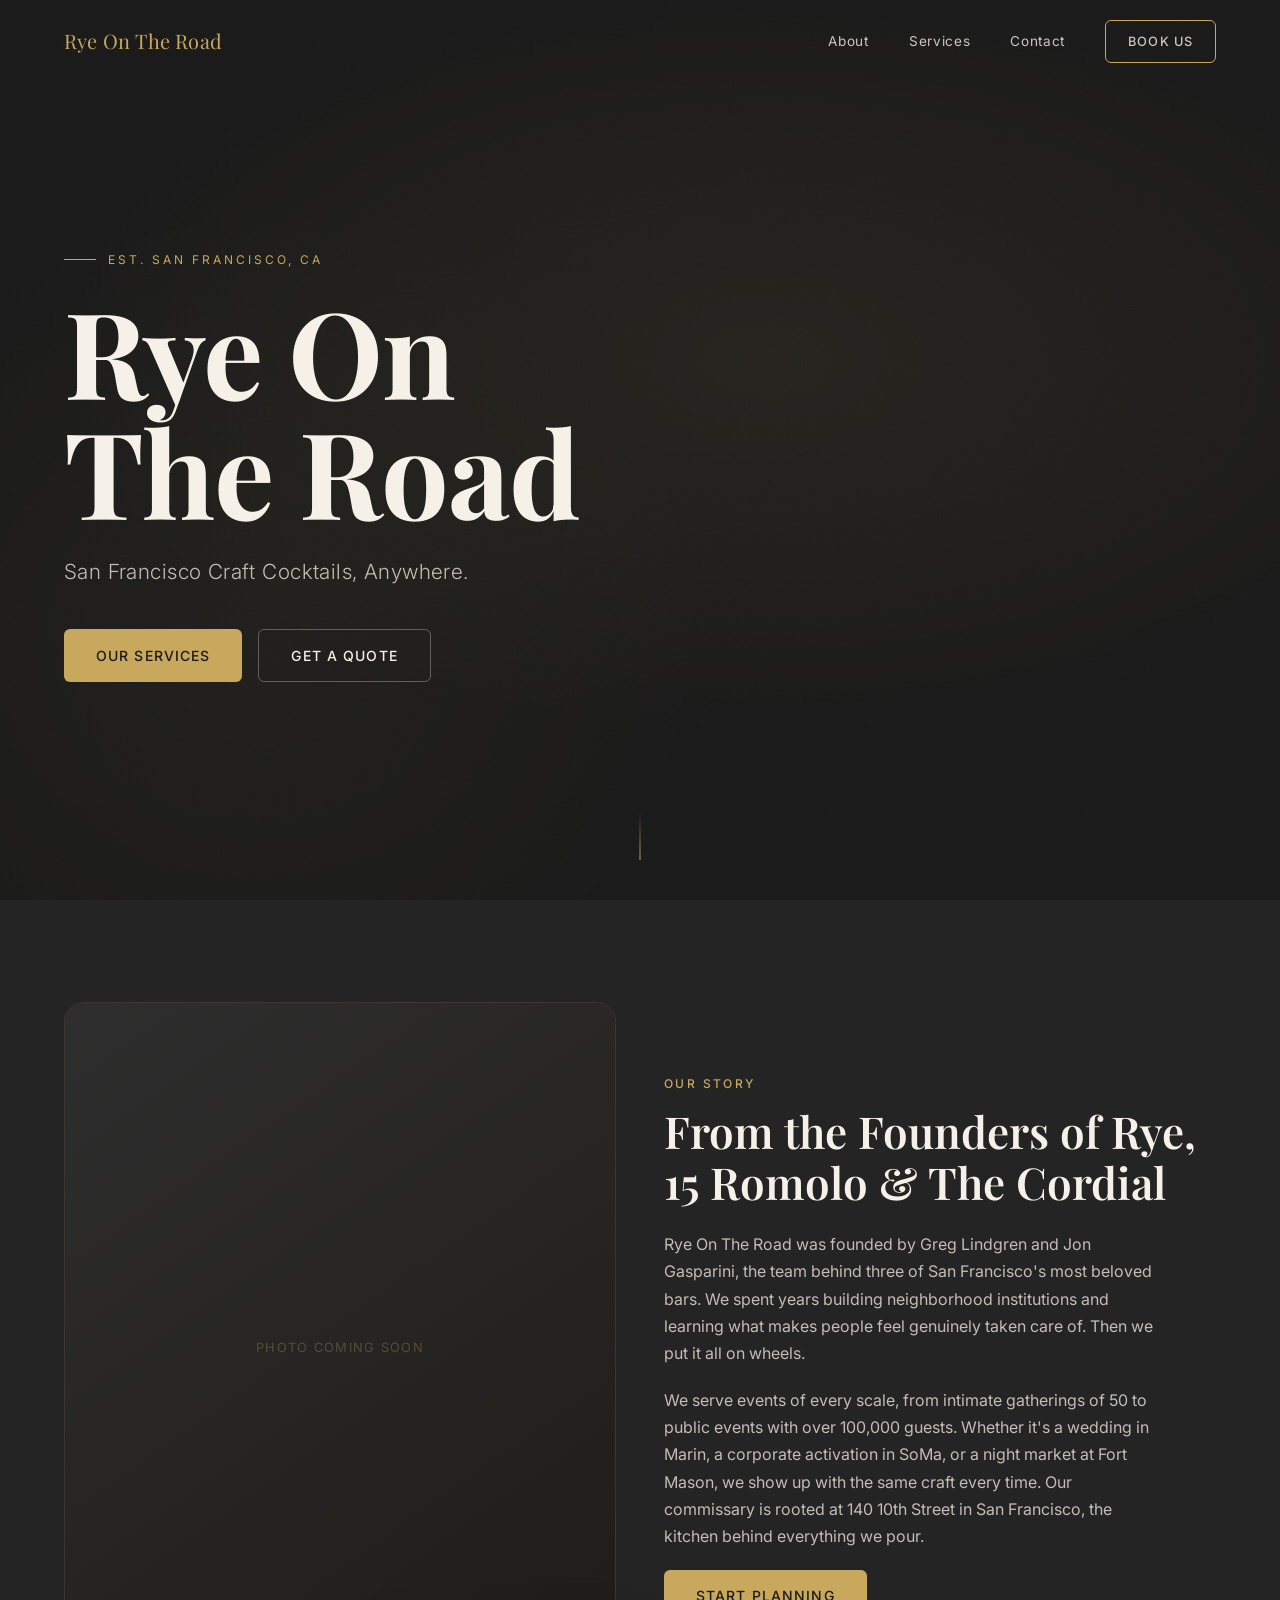
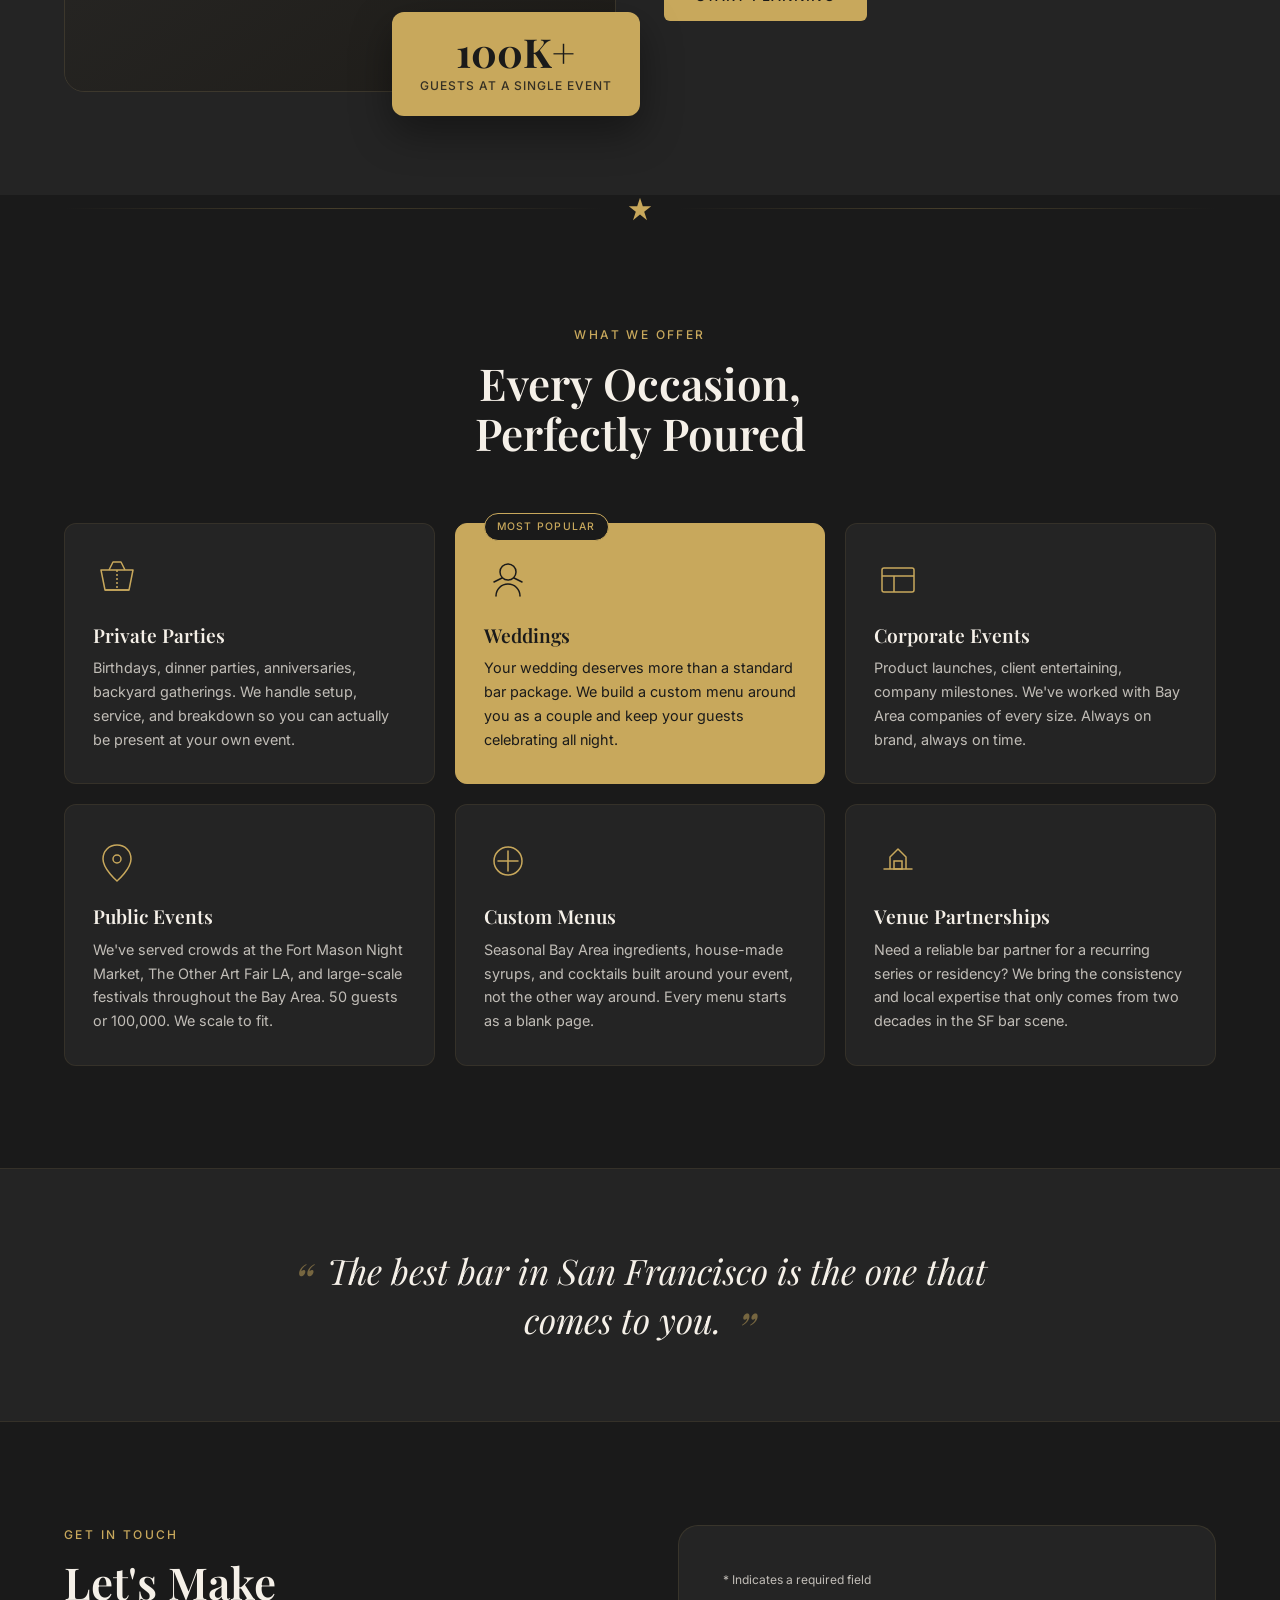
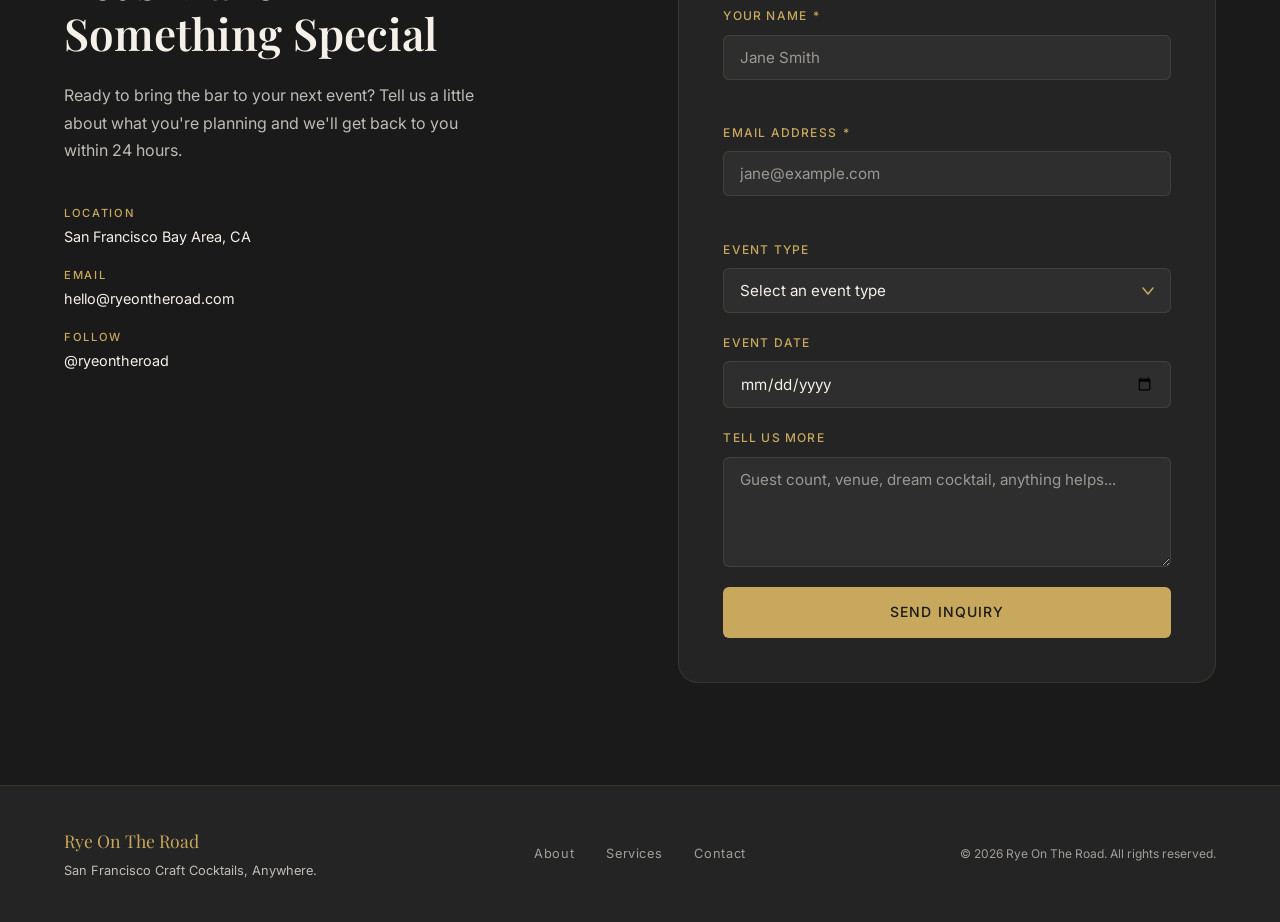
==== index.html @ 188cdade "Initial commit: Rye On The Road static site WCAG 2.1 AA accessible static website for Rye On The Roa" ====
<!DOCTYPE html>
<html lang="en">
<head>
  <meta charset="UTF-8" />
  <meta name="viewport" content="width=device-width, initial-scale=1.0" />
  <title>Rye On The Road | San Francisco Mobile Cocktail Bar</title>
  <meta name="description" content="Rye On The Road is a San Francisco mobile craft cocktail bar founded by Greg Lindgren and Jon Gasparini. We serve private events, weddings, corporate events, and public events from 50 to 100,000+ guests across the Bay Area." />
  <link rel="preconnect" href="https://fonts.googleapis.com" />
  <link rel="preconnect" href="https://fonts.gstatic.com" crossorigin />
  <link href="https://fonts.googleapis.com/css2?family=Playfair+Display:ital,wght@0,400;0,600;0,700;1,400&family=Inter:wght@300;400;500&display=swap" rel="stylesheet" />
  <link rel="stylesheet" href="styles.css" />
</head>
<body>

  <!-- SKIP LINK -->
  <a href="#main-content" class="skip-link">Skip to main content</a>

  <!-- HEADER / NAV -->
  <header>
    <nav class="nav" id="nav" aria-label="Main navigation">
      <div class="nav__inner container">
        <a href="#home" class="nav__logo">Rye On The Road</a>
        <button class="nav__toggle" aria-label="Toggle menu" aria-expanded="false" aria-controls="nav-links">
          <span></span><span></span><span></span>
        </button>
        <ul class="nav__links" id="nav-links">
          <li><a href="#about">About</a></li>
          <li><a href="#services">Services</a></li>
          <li><a href="#contact">Contact</a></li>
          <li><a href="#contact" class="btn btn--outline">Book Us</a></li>
        </ul>
      </div>
    </nav>
  </header>

  <!-- MAIN CONTENT -->
  <main id="main-content">

    <!-- HERO -->
    <section class="hero" id="home" aria-labelledby="hero-heading">
      <div class="hero__bg" aria-hidden="true"></div>
      <div class="hero__inner container">
        <p class="hero__eyebrow">Est. San Francisco, CA</p>
        <h1 class="hero__title" id="hero-heading">Rye On<br />The Road</h1>
        <p class="hero__tagline">San Francisco Craft Cocktails, Anywhere.</p>
        <div class="hero__actions">
          <a href="#services" class="btn btn--gold">Our Services</a>
          <a href="#contact" class="btn btn--ghost">Get a Quote</a>
        </div>
      </div>
      <div class="hero__scroll-hint" aria-hidden="true">
        <span></span>
      </div>
    </section>

    <!-- ABOUT -->
    <section class="about section" id="about" aria-labelledby="about-heading">
      <div class="container container--split">
        <div class="about__visual">
          <div class="about__img-frame">
            <!--
              When a real photo is added, replace this placeholder with:
              <img src="assets/images/photo.jpg" alt="Describe the image here" />
            -->
            <div class="img-placeholder" aria-hidden="true">
              <span>Photo Coming Soon</span>
            </div>
          </div>
          <div class="about__accent-card" aria-hidden="true">
            <p class="about__accent-stat">100K+</p>
            <p class="about__accent-label">Guests at a Single Event</p>
          </div>
        </div>
        <div class="about__content">
          <p class="section__eyebrow" aria-hidden="true">Our Story</p>
          <h2 class="section__title" id="about-heading">From the Founders of Rye,<br />15 Romolo &amp; The Cordial</h2>
          <p class="about__body">
            Rye On The Road was founded by Greg Lindgren and Jon Gasparini, the team behind three of San Francisco's most beloved bars. We spent years building neighborhood institutions and learning what makes people feel genuinely taken care of. Then we put it all on wheels.
          </p>
          <p class="about__body">
            We serve events of every scale, from intimate gatherings of 50 to public events with over 100,000 guests. Whether it's a wedding in Marin, a corporate activation in SoMa, or a night market at Fort Mason, we show up with the same craft every time. Our commissary is rooted at 140 10th Street in San Francisco, the kitchen behind everything we pour.
          </p>
          <a href="#contact" class="btn btn--gold">Start Planning</a>
        </div>
      </div>
    </section>

    <!-- DIVIDER -->
    <div class="divider" aria-hidden="true">
      <div class="divider__line"></div>
      <svg class="divider__icon" viewBox="0 0 40 40" fill="none" xmlns="http://www.w3.org/2000/svg" focusable="false">
        <path d="M20 4L24 16H36L26 24L30 36L20 28L10 36L14 24L4 16H16L20 4Z" fill="#C8A85C"/>
      </svg>
      <div class="divider__line"></div>
    </div>

    <!-- SERVICES -->
    <section class="services section" id="services" aria-labelledby="services-heading">
      <div class="container">
        <div class="section__header">
          <p class="section__eyebrow" aria-hidden="true">What We Offer</p>
          <h2 class="section__title" id="services-heading">Every Occasion,<br />Perfectly Poured</h2>
        </div>
        <div class="services__grid">

          <article class="service-card">
            <div class="service-card__icon" aria-hidden="true">
              <svg viewBox="0 0 48 48" fill="none" xmlns="http://www.w3.org/2000/svg" focusable="false"><path d="M8 14h32l-4 20H12L8 14z" stroke="#C8A85C" stroke-width="1.5" stroke-linejoin="round"/><path d="M16 14L20 6h8l4 8" stroke="#C8A85C" stroke-width="1.5" stroke-linejoin="round"/><path d="M12 34h24" stroke="#C8A85C" stroke-width="1.5"/><path d="M24 14v20" stroke="#C8A85C" stroke-width="1.5" stroke-dasharray="2 2"/></svg>
            </div>
            <h3 class="service-card__title">Private Parties</h3>
            <p class="service-card__desc">Birthdays, dinner parties, anniversaries, backyard gatherings. We handle setup, service, and breakdown so you can actually be present at your own event.</p>
          </article>

          <article class="service-card service-card--featured">
            <div class="service-card__badge" aria-label="Most popular service">Most Popular</div>
            <div class="service-card__icon" aria-hidden="true">
              <svg viewBox="0 0 48 48" fill="none" xmlns="http://www.w3.org/2000/svg" focusable="false"><circle cx="24" cy="16" r="8" stroke="#1A1A1A" stroke-width="1.5"/><path d="M12 40c0-6.627 5.373-12 12-12s12 5.373 12 12" stroke="#1A1A1A" stroke-width="1.5" stroke-linecap="round"/><path d="M30 22l8 4M18 22l-8 4" stroke="#1A1A1A" stroke-width="1.5" stroke-linecap="round"/></svg>
            </div>
            <h3 class="service-card__title">Weddings</h3>
            <p class="service-card__desc">Your wedding deserves more than a standard bar package. We build a custom menu around you as a couple and keep your guests celebrating all night.</p>
          </article>

          <article class="service-card">
            <div class="service-card__icon" aria-hidden="true">
              <svg viewBox="0 0 48 48" fill="none" xmlns="http://www.w3.org/2000/svg" focusable="false"><rect x="8" y="12" width="32" height="24" rx="2" stroke="#C8A85C" stroke-width="1.5"/><path d="M8 20h32" stroke="#C8A85C" stroke-width="1.5"/><path d="M20 20v16" stroke="#C8A85C" stroke-width="1.5"/></svg>
            </div>
            <h3 class="service-card__title">Corporate Events</h3>
            <p class="service-card__desc">Product launches, client entertaining, company milestones. We've worked with Bay Area companies of every size. Always on brand, always on time.</p>
          </article>

          <article class="service-card">
            <div class="service-card__icon" aria-hidden="true">
              <svg viewBox="0 0 48 48" fill="none" xmlns="http://www.w3.org/2000/svg" focusable="false"><path d="M24 8C16 8 10 14 10 22c0 10 14 22 14 22s14-12 14-22c0-8-6-14-14-14z" stroke="#C8A85C" stroke-width="1.5"/><circle cx="24" cy="22" r="4" stroke="#C8A85C" stroke-width="1.5"/></svg>
            </div>
            <h3 class="service-card__title">Public Events</h3>
            <p class="service-card__desc">We've served crowds at the Fort Mason Night Market, The Other Art Fair LA, and large-scale festivals throughout the Bay Area. 50 guests or 100,000. We scale to fit.</p>
          </article>

          <article class="service-card">
            <div class="service-card__icon" aria-hidden="true">
              <svg viewBox="0 0 48 48" fill="none" xmlns="http://www.w3.org/2000/svg" focusable="false"><path d="M14 24h20M24 14v20" stroke="#C8A85C" stroke-width="1.5" stroke-linecap="round"/><circle cx="24" cy="24" r="14" stroke="#C8A85C" stroke-width="1.5"/></svg>
            </div>
            <h3 class="service-card__title">Custom Menus</h3>
            <p class="service-card__desc">Seasonal Bay Area ingredients, house-made syrups, and cocktails built around your event, not the other way around. Every menu starts as a blank page.</p>
          </article>

          <article class="service-card">
            <div class="service-card__icon" aria-hidden="true">
              <svg viewBox="0 0 48 48" fill="none" xmlns="http://www.w3.org/2000/svg" focusable="false"><path d="M16 32V20l8-8 8 8v12" stroke="#C8A85C" stroke-width="1.5" stroke-linejoin="round"/><path d="M10 32h28" stroke="#C8A85C" stroke-width="1.5" stroke-linecap="round"/><rect x="20" y="24" width="8" height="8" stroke="#C8A85C" stroke-width="1.5"/></svg>
            </div>
            <h3 class="service-card__title">Venue Partnerships</h3>
            <p class="service-card__desc">Need a reliable bar partner for a recurring series or residency? We bring the consistency and local expertise that only comes from two decades in the SF bar scene.</p>
          </article>

        </div>
      </div>
    </section>

    <!-- QUOTE BANNER (decorative/promotional, no heading, so use div not section) -->
    <div class="quote-banner">
      <div class="container">
        <blockquote class="quote-banner__text">
          The best bar in San Francisco is the one that comes to you.
        </blockquote>
      </div>
    </div>

    <!-- CONTACT -->
    <section class="contact section" id="contact" aria-labelledby="contact-heading">
      <div class="container container--split contact__split">
        <div class="contact__info">
          <p class="section__eyebrow" aria-hidden="true">Get In Touch</p>
          <h2 class="section__title" id="contact-heading">Let's Make<br />Something Special</h2>
          <p class="contact__body">
            Ready to bring the bar to your next event? Tell us a little about what you're planning and we'll get back to you within 24 hours.
          </p>
          <ul class="contact__details">
            <li>
              <span class="contact__detail-label">Location</span>
              <span>San Francisco Bay Area, CA</span>
            </li>
            <li>
              <span class="contact__detail-label">Email</span>
              <span>hello@ryeontheroad.com</span>
            </li>
            <li>
              <span class="contact__detail-label">Follow</span>
              <span>@ryeontheroad</span>
            </li>
          </ul>
        </div>
        <div class="contact__form-wrap">
          <form class="contact__form" name="contact" method="POST" aria-label="Event inquiry form" novalidate>
            <p class="form-required-note"><span aria-hidden="true">*</span> Indicates a required field</p>

            <div class="form-row">
              <label class="form-label" for="name">
                Your Name <span class="required-mark" aria-hidden="true">*</span>
              </label>
              <input class="form-input" type="text" id="name" name="name"
                     placeholder="Jane Smith" required
                     autocomplete="name"
                     aria-required="true"
                     aria-describedby="name-error" />
              <span class="form-error" id="name-error" role="alert"></span>
            </div>

            <div class="form-row">
              <label class="form-label" for="email">
                Email Address <span class="required-mark" aria-hidden="true">*</span>
              </label>
              <input class="form-input" type="email" id="email" name="email"
                     placeholder="jane@example.com" required
                     autocomplete="email"
                     aria-required="true"
                     aria-describedby="email-error" />
              <span class="form-error" id="email-error" role="alert"></span>
            </div>

            <div class="form-row">
              <label class="form-label" for="event-type">Event Type</label>
              <select class="form-input form-select" id="event-type" name="event-type" autocomplete="off">
                <option value="">Select an event type</option>
                <option>Wedding</option>
                <option>Private Party</option>
                <option>Corporate Event</option>
                <option>Pop-Up / Market</option>
                <option>Other</option>
              </select>
            </div>

            <div class="form-row">
              <label class="form-label" for="date">Event Date</label>
              <input class="form-input" type="date" id="date" name="date" autocomplete="off" />
            </div>

            <div class="form-row">
              <label class="form-label" for="message">Tell Us More</label>
              <textarea class="form-input form-textarea" id="message" name="message"
                        placeholder="Guest count, venue, dream cocktail, anything helps..."
                        autocomplete="off"></textarea>
            </div>

            <!-- Live region for form-level status announcements -->
            <div id="form-status" class="sr-only" aria-live="assertive" aria-atomic="true"></div>

            <button type="submit" class="btn btn--gold btn--full">Send Inquiry</button>
          </form>
        </div>
      </div>
    </section>

  </main><!-- /main -->

  <!-- FOOTER -->
  <footer class="footer">
    <div class="container footer__inner">
      <div class="footer__brand">
        <p class="footer__logo">Rye On The Road</p>
        <p class="footer__tagline">San Francisco Craft Cocktails, Anywhere.</p>
      </div>
      <nav class="footer__nav" aria-label="Footer navigation">
        <a href="#about">About</a>
        <a href="#services">Services</a>
        <a href="#contact">Contact</a>
      </nav>
      <p class="footer__copy">&copy; 2026 Rye On The Road. All rights reserved.</p>
    </div>
  </footer>

  <script src="js/main.js"></script>
</body>
</html>
---- styles.css ----
/* ============================================================
   RYE ON THE ROAD — styles.css
   Brand: Gold #C8A85C | Dark #1A1A1A | Cream #F5F0E8
   ============================================================ */

/* ── CUSTOM PROPERTIES ── */
:root {
  --gold:       #C8A85C;
  --gold-light: #D9BC7A;
  --gold-dark:  #A8873A;
  --dark:       #1A1A1A;
  --dark-2:     #242424;
  --dark-3:     #2E2E2E;
  --cream:      #F5F0E8;
  --cream-dim:  #E8E0D0;
  --text-light: rgba(245, 240, 232, 0.75);

  --font-serif: 'Playfair Display', Georgia, serif;
  --font-sans:  'Inter', system-ui, -apple-system, sans-serif;

  --max-width:  1180px;
  --gap:        clamp(1.5rem, 4vw, 3rem);
  --section-py: clamp(4rem, 8vw, 7rem);

  --radius-sm:  6px;
  --radius-md:  12px;
  --radius-lg:  20px;

  --ease-out:   cubic-bezier(0.22, 1, 0.36, 1);
  --transition: 0.3s var(--ease-out);

  /* Focus ring — gold on dark, visible on all brand backgrounds */
  --focus-ring: 0 0 0 3px rgba(200, 168, 92, 0.6);
}

/* ── RESET ── */
*, *::before, *::after { box-sizing: border-box; margin: 0; padding: 0; }

html { scroll-behavior: smooth; font-size: 16px; }

body {
  font-family: var(--font-sans);
  background-color: var(--dark);
  color: var(--cream);
  line-height: 1.7;
  -webkit-font-smoothing: antialiased;
  overflow-x: hidden;
}

img { display: block; max-width: 100%; }
a { color: inherit; text-decoration: none; }
ul { list-style: none; }
button { cursor: pointer; border: none; background: none; font: inherit; }

/* ── SCREEN READER ONLY ── */
.sr-only {
  position: absolute;
  width: 1px;
  height: 1px;
  padding: 0;
  margin: -1px;
  overflow: hidden;
  clip: rect(0, 0, 0, 0);
  white-space: nowrap;
  border-width: 0;
}

/* ── SKIP LINK ── */
.skip-link {
  position: absolute;
  top: -100%;
  left: 1rem;
  z-index: 200;
  background: var(--gold);
  color: var(--dark);
  font-family: var(--font-sans);
  font-size: 0.875rem;
  font-weight: 600;
  padding: 0.6rem 1.25rem;
  border-radius: 0 0 var(--radius-sm) var(--radius-sm);
  text-decoration: none;
  transition: top 0.15s;
}
.skip-link:focus {
  top: 0;
  outline: 2px solid var(--dark);
  outline-offset: 2px;
}

/* ── FOCUS INDICATORS ──
   Visible for keyboard users on all interactive elements.
   Suppressed for mouse users via :focus-visible. */
:focus-visible {
  outline: 2px solid var(--gold);
  outline-offset: 3px;
  border-radius: 2px;
}

/* Buttons get a stronger ring */
.btn:focus-visible {
  outline: 2px solid var(--gold);
  outline-offset: 3px;
  box-shadow: var(--focus-ring);
}

/* Nav links */
.nav__links a:focus-visible {
  outline: 2px solid var(--gold);
  outline-offset: 4px;
  border-radius: 2px;
}

/* Form inputs: custom focus style, also works in forced-colors */
.form-input:focus-visible {
  outline: 2px solid var(--gold);
  outline-offset: 0;
  border-color: var(--gold);
  box-shadow: var(--focus-ring);
}

/* ── TYPOGRAPHY ── */
h1, h2, h3 {
  font-family: var(--font-serif);
  line-height: 1.15;
  font-weight: 600;
}

/* ── LAYOUT UTILITIES ── */
.container {
  width: 90%;
  max-width: var(--max-width);
  margin-inline: auto;
}

.container--split {
  display: grid;
  grid-template-columns: 1fr 1fr;
  gap: var(--gap);
  align-items: center;
}

.section {
  padding-block: var(--section-py);
}

/* ── BUTTONS ── */
.btn {
  display: inline-flex;
  align-items: center;
  justify-content: center;
  gap: 0.5rem;
  font-family: var(--font-sans);
  font-size: 0.875rem;
  font-weight: 500;
  letter-spacing: 0.08em;
  text-transform: uppercase;
  padding: 0.85rem 2rem;
  border-radius: var(--radius-sm);
  transition: var(--transition);
  white-space: nowrap;
}

.btn--gold {
  background-color: var(--gold);
  color: var(--dark);
}
.btn--gold:hover {
  background-color: var(--gold-light);
  transform: translateY(-2px);
  box-shadow: 0 8px 24px rgba(200, 168, 92, 0.25);
}

.btn--ghost {
  background: transparent;
  color: var(--cream);
  border: 1px solid rgba(245, 240, 232, 0.3);
}
.btn--ghost:hover {
  border-color: var(--gold);
  color: var(--gold);
}

.btn--outline {
  background: transparent;
  color: var(--gold);
  border: 1px solid var(--gold);
  padding: 0.6rem 1.4rem;
  font-size: 0.8rem;
}
.btn--outline:hover {
  background-color: var(--gold);
  color: var(--dark);
}

.btn--full { width: 100%; }

/* ── SECTION HEADERS ── */
.section__eyebrow {
  font-family: var(--font-sans);
  font-size: 0.75rem;
  font-weight: 500;
  letter-spacing: 0.2em;
  text-transform: uppercase;
  color: var(--gold);
  margin-bottom: 0.75rem;
}

.section__title {
  font-size: clamp(2rem, 4vw, 2.75rem);
  color: var(--cream);
  margin-bottom: 1.5rem;
}

.section__header {
  text-align: center;
  margin-bottom: clamp(2.5rem, 5vw, 4rem);
}

/* ── NAV ── */
.nav {
  position: fixed;
  top: 0;
  left: 0;
  right: 0;
  z-index: 100;
  padding-block: 1.25rem;
  transition: background var(--transition), padding var(--transition),
              box-shadow var(--transition);
}

.nav.scrolled {
  background: rgba(26, 26, 26, 0.96);
  padding-block: 0.85rem;
  box-shadow: 0 1px 0 rgba(200, 168, 92, 0.15);
  backdrop-filter: blur(10px);
}

.nav__inner {
  display: flex;
  align-items: center;
  justify-content: space-between;
}

.nav__logo {
  font-family: var(--font-serif);
  font-size: 1.25rem;
  color: var(--gold);
  letter-spacing: 0.01em;
  transition: opacity var(--transition);
}
.nav__logo:hover { opacity: 0.8; }

.nav__links {
  display: flex;
  align-items: center;
  gap: 2.5rem;
  font-size: 0.85rem;
  font-weight: 400;
  letter-spacing: 0.05em;
}

.nav__links a {
  color: rgba(245, 240, 232, 0.8);
  transition: color var(--transition);
  position: relative;
}

.nav__links a:not(.btn)::after {
  content: '';
  position: absolute;
  bottom: -3px;
  left: 0;
  width: 0;
  height: 1px;
  background: var(--gold);
  transition: width var(--transition);
}
.nav__links a:not(.btn):hover { color: var(--cream); }
.nav__links a:not(.btn):hover::after { width: 100%; }

.nav__toggle {
  display: none;
  flex-direction: column;
  gap: 5px;
  padding: 8px;   /* larger tap target: 40×40px minimum */
  min-width: 40px;
  min-height: 40px;
  align-items: center;
  justify-content: center;
}
.nav__toggle span {
  display: block;
  width: 24px;
  height: 1.5px;
  background: var(--cream);
  transition: var(--transition);
}

/* ── HERO ── */
.hero {
  position: relative;
  min-height: 100svh;
  display: flex;
  align-items: center;
  overflow: hidden;
}

.hero__bg {
  position: absolute;
  inset: 0;
  background:
    radial-gradient(ellipse 80% 60% at 60% 40%, rgba(200, 168, 92, 0.07) 0%, transparent 70%),
    radial-gradient(ellipse 60% 80% at 20% 70%, rgba(200, 168, 92, 0.04) 0%, transparent 60%),
    var(--dark);
}

/* Subtle grain texture via SVG filter */
.hero__bg::after {
  content: '';
  position: absolute;
  inset: 0;
  background-image: url("data:image/svg+xml,%3Csvg viewBox='0 0 256 256' xmlns='http://www.w3.org/2000/svg'%3E%3Cfilter id='noise'%3E%3CfeTurbulence type='fractalNoise' baseFrequency='0.9' numOctaves='4' stitchTiles='stitch'/%3E%3C/filter%3E%3Crect width='100%25' height='100%25' filter='url(%23noise)' opacity='0.035'/%3E%3C/svg%3E");
  background-size: 256px;
  opacity: 0.4;
  pointer-events: none;
}

.hero__inner {
  position: relative;
  z-index: 1;
  padding-top: 6rem;
  padding-bottom: 4rem;
}

.hero__eyebrow {
  font-size: 0.75rem;
  font-weight: 400;
  letter-spacing: 0.25em;
  text-transform: uppercase;
  color: var(--gold);
  margin-bottom: 1.25rem;
  display: flex;
  align-items: center;
  gap: 0.75rem;
}
.hero__eyebrow::before {
  content: '';
  display: inline-block;
  width: 32px;
  height: 1px;
  background: var(--gold);
  flex-shrink: 0;
}

.hero__title {
  font-size: clamp(3.5rem, 10vw, 7.5rem);
  font-weight: 700;
  line-height: 1.0;
  color: var(--cream);
  margin-bottom: 1.5rem;
  letter-spacing: -0.01em;
}

.hero__title em {
  font-style: italic;
  color: var(--gold);
}

.hero__tagline {
  font-size: clamp(1rem, 2.5vw, 1.3rem);
  font-weight: 300;
  color: var(--text-light);
  margin-bottom: 2.5rem;
  letter-spacing: 0.02em;
}

.hero__actions {
  display: flex;
  gap: 1rem;
  flex-wrap: wrap;
}

.hero__scroll-hint {
  position: absolute;
  bottom: 2.5rem;
  left: 50%;
  transform: translateX(-50%);
  display: flex;
  flex-direction: column;
  align-items: center;
  z-index: 1;
}

.hero__scroll-hint span {
  display: block;
  width: 1px;
  height: 48px;
  background: linear-gradient(to bottom, transparent, var(--gold));
  animation: scroll-hint 2s ease-in-out infinite;
}

@keyframes scroll-hint {
  0%, 100% { opacity: 0; transform: scaleY(0); transform-origin: top; }
  40%, 60% { opacity: 1; transform: scaleY(1); transform-origin: top; }
}

/* ── ABOUT ── */
.about {
  background: var(--dark-2);
}

.about__visual {
  position: relative;
}

.about__img-frame {
  border-radius: var(--radius-lg);
  overflow: hidden;
  aspect-ratio: 4 / 5;
  border: 1px solid rgba(200, 168, 92, 0.15);
}

.img-placeholder {
  width: 100%;
  height: 100%;
  background: linear-gradient(145deg, var(--dark-3) 0%, #1e1c18 100%);
  display: flex;
  align-items: center;
  justify-content: center;
  color: rgba(200, 168, 92, 0.3);
  font-size: 0.8rem;
  letter-spacing: 0.1em;
  text-transform: uppercase;
}

.about__accent-card {
  position: absolute;
  bottom: -1.5rem;
  right: -1.5rem;
  background: var(--gold);
  color: var(--dark);
  padding: 1.25rem 1.75rem;
  border-radius: var(--radius-md);
  text-align: center;
  box-shadow: 0 16px 40px rgba(0,0,0,0.4);
}

.about__accent-stat {
  font-family: var(--font-serif);
  font-size: 2.5rem;
  font-weight: 700;
  line-height: 1;
  /* Fully opaque dark on gold: contrast 7.5:1 ✓ */
  color: var(--dark);
}

.about__accent-label {
  font-size: 0.75rem;
  font-weight: 500;
  letter-spacing: 0.08em;
  text-transform: uppercase;
  margin-top: 0.25rem;
  /* Use explicit dark color instead of opacity to maintain contrast on gold ✓ */
  color: rgba(26, 26, 26, 0.85);
}

.about__body {
  color: var(--text-light);
  margin-bottom: 1.25rem;
  max-width: 50ch;
}

/* ── DIVIDER ── */
.divider {
  display: flex;
  align-items: center;
  gap: 1.5rem;
  padding-inline: 5%;
}

.divider__line {
  flex: 1;
  height: 1px;
  background: linear-gradient(to right, transparent, rgba(200, 168, 92, 0.25), transparent);
}

.divider__icon {
  width: 28px;
  height: 28px;
  flex-shrink: 0;
}

/* ── SERVICES ── */
.services {
  background: var(--dark);
}

.services__grid {
  display: grid;
  grid-template-columns: repeat(3, 1fr);
  gap: 1.25rem;
}

.service-card {
  position: relative;
  background: var(--dark-2);
  border: 1px solid rgba(200, 168, 92, 0.1);
  border-radius: var(--radius-md);
  padding: 2rem 1.75rem;
  transition: var(--transition);
}

.service-card:hover {
  border-color: rgba(200, 168, 92, 0.35);
  transform: translateY(-4px);
  box-shadow: 0 16px 40px rgba(0,0,0,0.3);
}

.service-card--featured {
  background: var(--gold);
  border-color: var(--gold);
  color: var(--dark);
}

.service-card--featured:hover {
  border-color: var(--gold-light);
  box-shadow: 0 16px 40px rgba(200, 168, 92, 0.3);
}

.service-card__badge {
  position: absolute;
  top: -0.65rem;
  left: 1.75rem;
  background: var(--dark);
  color: var(--gold);
  font-size: 0.65rem;
  font-weight: 500;
  letter-spacing: 0.12em;
  text-transform: uppercase;
  padding: 0.25rem 0.75rem;
  border-radius: 99px;
  border: 1px solid var(--gold);
}

.service-card__icon {
  width: 48px;
  height: 48px;
  margin-bottom: 1.25rem;
}

.service-card__title {
  font-size: 1.2rem;
  margin-bottom: 0.65rem;
  color: inherit;
}

.service-card--featured .service-card__title { color: var(--dark); }

.service-card__desc {
  font-size: 0.9rem;
  line-height: 1.65;
  color: var(--text-light);
}

/* Use fully opaque dark on gold for sufficient contrast: 7.5:1 ✓ */
.service-card--featured .service-card__desc {
  color: var(--dark);
}

/* ── QUOTE BANNER ── */
.quote-banner {
  background: var(--dark-2);
  padding-block: clamp(3rem, 6vw, 5rem);
  border-top: 1px solid rgba(200, 168, 92, 0.1);
  border-bottom: 1px solid rgba(200, 168, 92, 0.1);
}

.quote-banner__text {
  font-family: var(--font-serif);
  font-size: clamp(1.4rem, 3.5vw, 2.2rem);
  font-style: italic;
  font-weight: 400;
  text-align: center;
  color: var(--cream);
  max-width: 36ch;
  margin-inline: auto;
  line-height: 1.4;
  position: relative;
}

.quote-banner__text::before,
.quote-banner__text::after {
  color: var(--gold);
  opacity: 0.5;
  font-size: 1.4em;
  line-height: 0;
  vertical-align: -0.3em;
}
.quote-banner__text::before { content: '\201C'; margin-right: 0.1em; }
.quote-banner__text::after  { content: '\201D'; margin-left: 0.1em;  }

/* ── CONTACT ── */
.contact {
  background: var(--dark);
}

.contact__split {
  align-items: start;
  gap: clamp(3rem, 6vw, 6rem);
}

.contact__body {
  color: var(--text-light);
  margin-bottom: 2.5rem;
  max-width: 42ch;
}

.contact__details {
  display: flex;
  flex-direction: column;
  gap: 1rem;
}

.contact__details li {
  display: flex;
  flex-direction: column;
  gap: 0.15rem;
  font-size: 0.9rem;
}

.contact__detail-label {
  font-size: 0.7rem;
  font-weight: 500;
  letter-spacing: 0.15em;
  text-transform: uppercase;
  color: var(--gold);
}

/* Form */
.contact__form-wrap {
  background: var(--dark-2);
  border: 1px solid rgba(200, 168, 92, 0.12);
  border-radius: var(--radius-lg);
  padding: clamp(1.75rem, 4vw, 2.75rem);
}

.contact__form {
  display: flex;
  flex-direction: column;
  gap: 1.25rem;
}

.form-required-note {
  font-size: 0.75rem;
  color: var(--text-light);
  margin-bottom: -0.25rem;
}

.form-row {
  display: flex;
  flex-direction: column;
  gap: 0.5rem;
}

.form-label {
  font-size: 0.75rem;
  font-weight: 500;
  letter-spacing: 0.1em;
  text-transform: uppercase;
  color: var(--gold);
}

.required-mark {
  color: var(--gold);
  margin-left: 0.15em;
}

.form-input {
  background: var(--dark-3);
  border: 1px solid rgba(200, 168, 92, 0.15);
  border-radius: var(--radius-sm);
  color: var(--cream);
  font-family: var(--font-sans);
  font-size: 0.95rem;
  padding: 0.75rem 1rem;
  transition: border-color var(--transition), box-shadow var(--transition);
  /* Do not suppress outline globally — handled by :focus-visible above */
  width: 100%;
}

/* Increased placeholder opacity for sufficient contrast (~4.5:1) ✓ */
.form-input::placeholder { color: rgba(245, 240, 232, 0.55); }

/* Fallback :focus style for browsers that don't support :focus-visible */
.form-input:focus {
  border-color: var(--gold);
  box-shadow: var(--focus-ring);
  outline: none; /* overridden by :focus-visible above for keyboard users */
}

.form-input[aria-invalid="true"] {
  border-color: #e07070;
  box-shadow: 0 0 0 3px rgba(224, 112, 112, 0.2);
}

.form-error {
  display: block;
  font-size: 0.8rem;
  color: #e89090;
  min-height: 1.2em; /* prevent layout shift when errors appear */
}

.form-select {
  appearance: none;
  -webkit-appearance: none;
  background-image: url("data:image/svg+xml,%3Csvg width='12' height='8' viewBox='0 0 12 8' fill='none' xmlns='http://www.w3.org/2000/svg'%3E%3Cpath d='M1 1L6 7L11 1' stroke='%23C8A85C' stroke-width='1.5' stroke-linecap='round' stroke-linejoin='round'/%3E%3C/svg%3E");
  background-repeat: no-repeat;
  background-position: right 1rem center;
  padding-right: 2.5rem;
  cursor: pointer;
}

.form-select option {
  background: var(--dark-3);
  color: var(--cream);
}

.form-textarea {
  resize: vertical;
  min-height: 110px;
}

/* ── FOOTER ── */
.footer {
  background: var(--dark-2);
  border-top: 1px solid rgba(200, 168, 92, 0.12);
  padding-block: 2.5rem;
}

.footer__inner {
  display: grid;
  grid-template-columns: 1fr auto 1fr;
  align-items: center;
  gap: 1.5rem;
}

.footer__logo {
  font-family: var(--font-serif);
  font-size: 1.1rem;
  color: var(--gold);
  margin-bottom: 0.25rem;
}

.footer__tagline {
  font-size: 0.8rem;
  color: var(--text-light);
}

.footer__nav {
  display: flex;
  gap: 2rem;
  font-size: 0.8rem;
  letter-spacing: 0.05em;
  color: rgba(245, 240, 232, 0.6);
}

.footer__nav a:hover { color: var(--gold); }

/* Increased from 0.35 to pass 4.5:1 contrast on #242424 ✓ */
.footer__copy {
  font-size: 0.75rem;
  color: rgba(245, 240, 232, 0.6);
  text-align: right;
}

/* ── SCROLL ANIMATIONS ── */
.fade-up {
  opacity: 0;
  transform: translateY(24px);
  transition: opacity 0.6s var(--ease-out), transform 0.6s var(--ease-out);
}
.fade-up.visible {
  opacity: 1;
  transform: none;
}

/* ── REDUCED MOTION ──
   Disable all animations and transitions for users who prefer it. */
@media (prefers-reduced-motion: reduce) {
  *, *::before, *::after {
    animation-duration: 0.01ms !important;
    animation-iteration-count: 1 !important;
    transition-duration: 0.01ms !important;
    scroll-behavior: auto !important;
  }

  html { scroll-behavior: auto; }

  /* Ensure animated elements are in their final visible state */
  .fade-up {
    opacity: 1;
    transform: none;
  }
}

/* ── FORCED COLORS (high-contrast mode) ──
   Restore meaningful borders on form inputs so they remain visible. */
@media (forced-colors: active) {
  .form-input {
    border: 2px solid ButtonText;
    forced-color-adjust: none;
    background: Field;
    color: FieldText;
  }

  .form-input:focus-visible {
    outline: 3px solid Highlight;
    outline-offset: 2px;
    box-shadow: none;
  }

  .btn--gold {
    border: 2px solid ButtonText;
    forced-color-adjust: none;
  }

  .skip-link:focus {
    forced-color-adjust: none;
    background: Highlight;
    color: HighlightText;
    outline: 3px solid ButtonText;
  }
}

/* ── RESPONSIVE ── */
@media (max-width: 900px) {
  .services__grid {
    grid-template-columns: repeat(2, 1fr);
  }

  .container--split {
    grid-template-columns: 1fr;
  }

  .about__visual {
    max-width: 420px;
    margin-inline: auto;
    padding-bottom: 2rem;
  }

  .about__accent-card {
    right: 1rem;
  }

  .footer__inner {
    grid-template-columns: 1fr;
    text-align: center;
  }

  .footer__nav {
    justify-content: center;
  }

  .footer__copy {
    text-align: center;
  }

  .contact__split {
    gap: 3rem;
  }
}

@media (max-width: 640px) {
  .services__grid {
    grid-template-columns: 1fr;
  }

  .nav__links {
    display: none;
    position: absolute;
    top: 100%;
    left: 0;
    right: 0;
    background: rgba(26, 26, 26, 0.98);
    flex-direction: column;
    align-items: flex-start;
    gap: 0;
    padding: 1rem 0;
    border-top: 1px solid rgba(200, 168, 92, 0.15);
    backdrop-filter: blur(10px);
  }

  .nav__links.open {
    display: flex;
  }

  .nav__links li {
    width: 100%;
  }

  .nav__links a {
    display: block;
    padding: 0.85rem 1.5rem;
    font-size: 0.95rem;
  }

  .nav__links a.btn {
    margin: 0.5rem 1.5rem;
    width: calc(100% - 3rem);
    text-align: center;
  }

  .nav__links a:not(.btn)::after { display: none; }

  .nav__toggle {
    display: flex;
  }

  .nav__toggle[aria-expanded="true"] span:nth-child(1) {
    transform: translateY(6.5px) rotate(45deg);
  }
  .nav__toggle[aria-expanded="true"] span:nth-child(2) {
    opacity: 0;
  }
  .nav__toggle[aria-expanded="true"] span:nth-child(3) {
    transform: translateY(-6.5px) rotate(-45deg);
  }

  .hero__title {
    font-size: clamp(3rem, 16vw, 4.5rem);
  }

  .hero__actions {
    flex-direction: column;
  }

  .hero__actions .btn {
    width: 100%;
    text-align: center;
  }
}
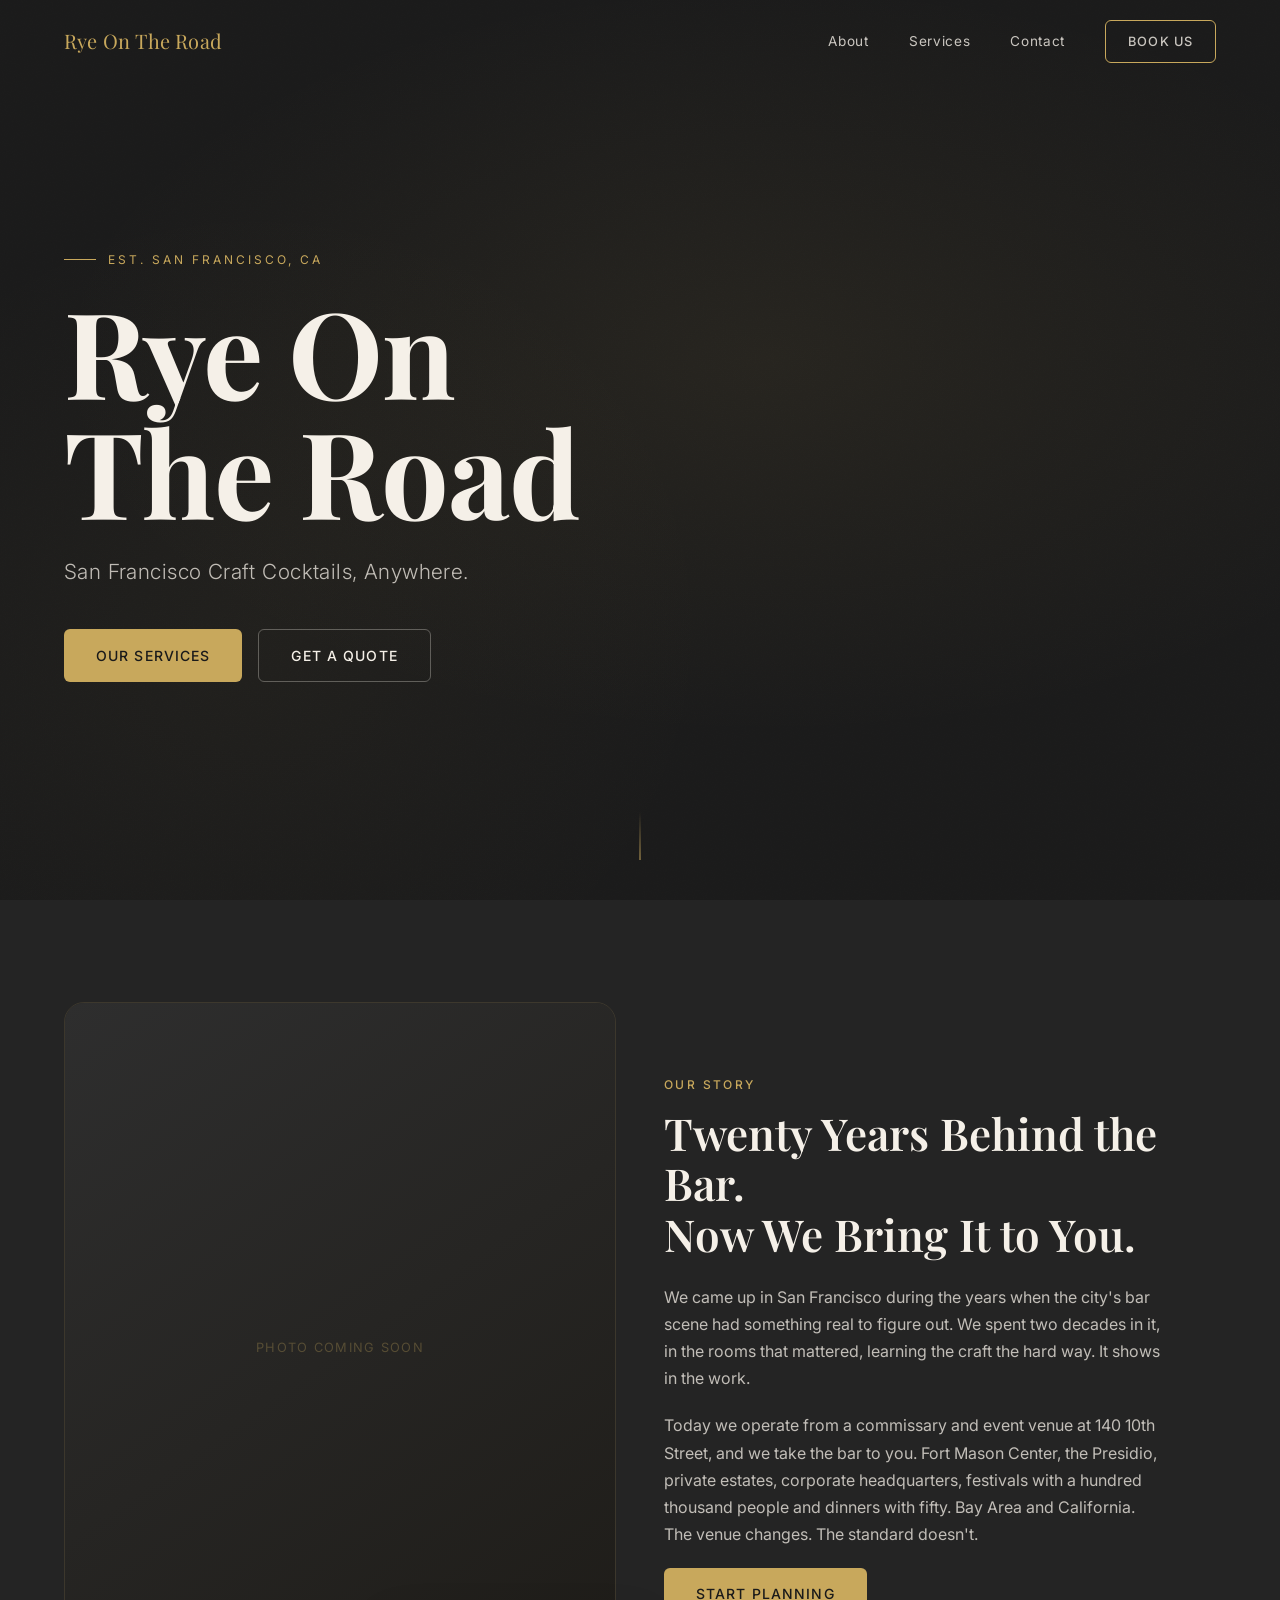
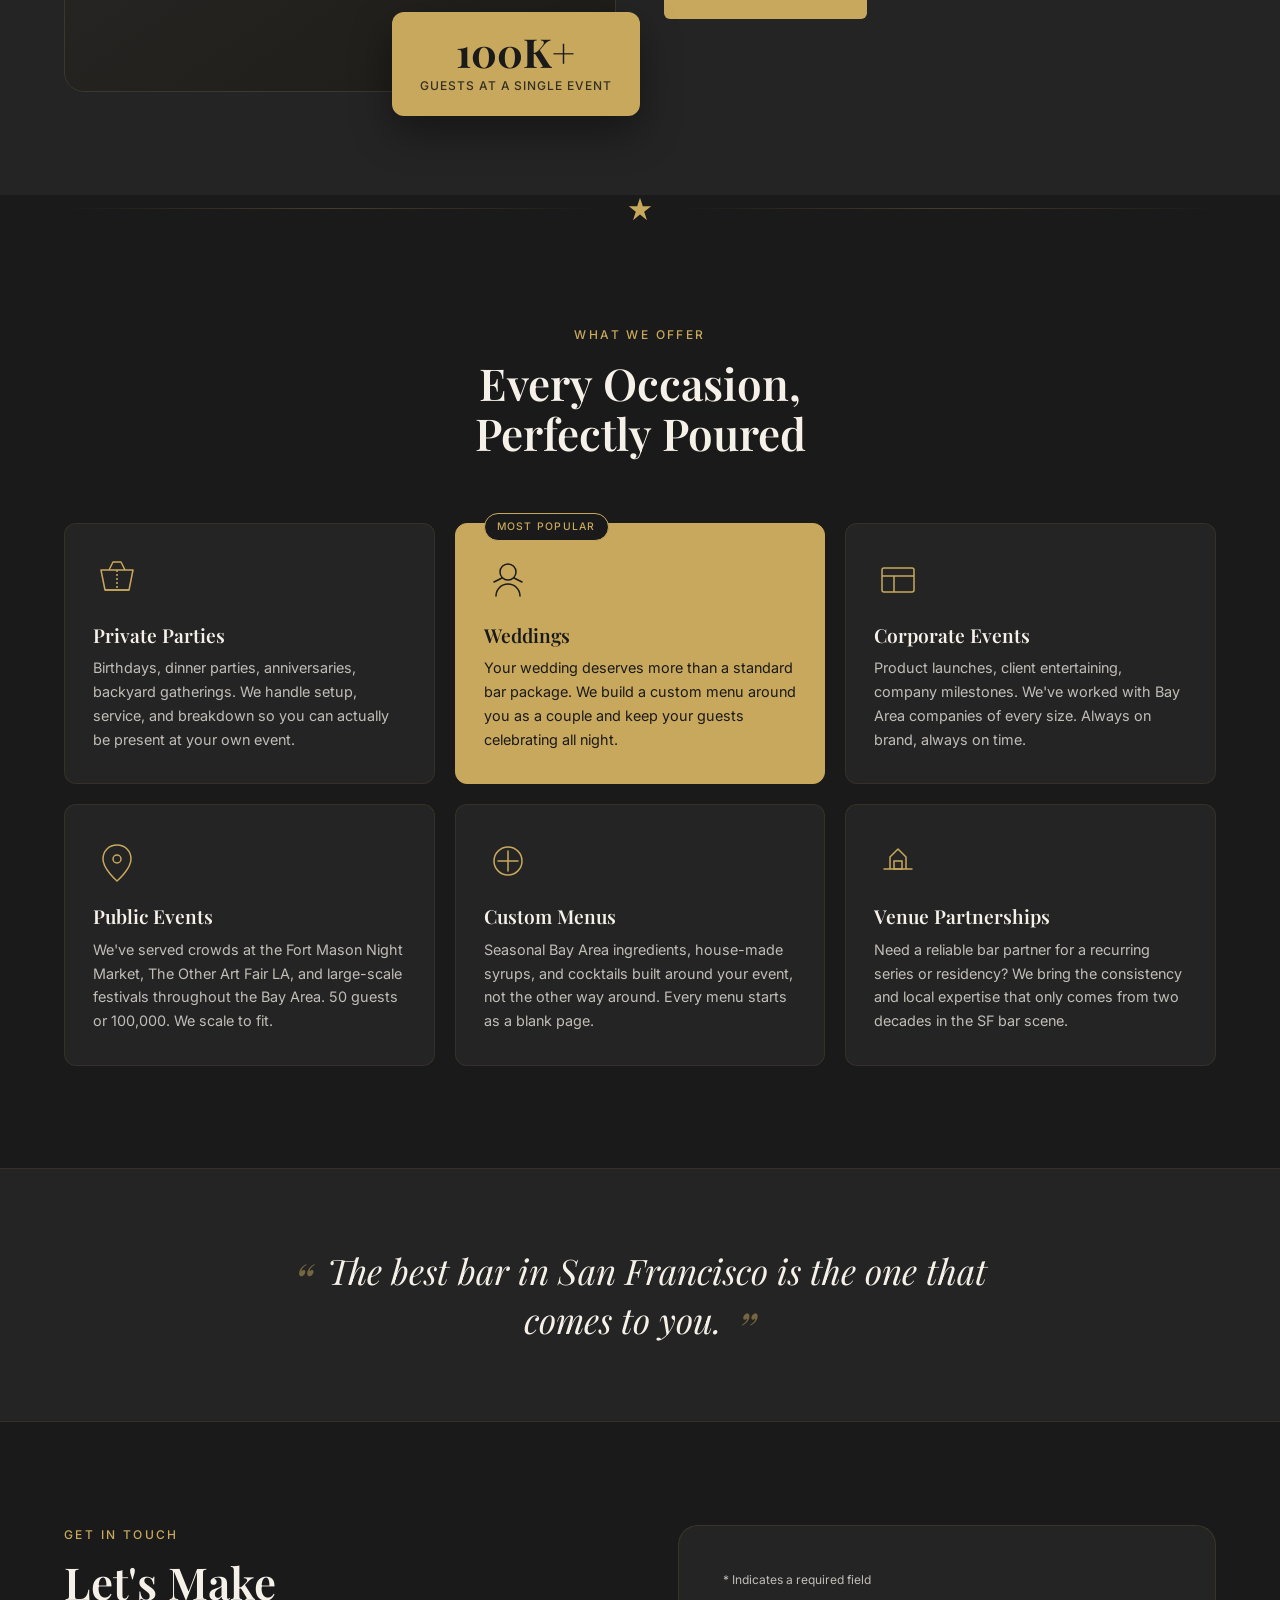
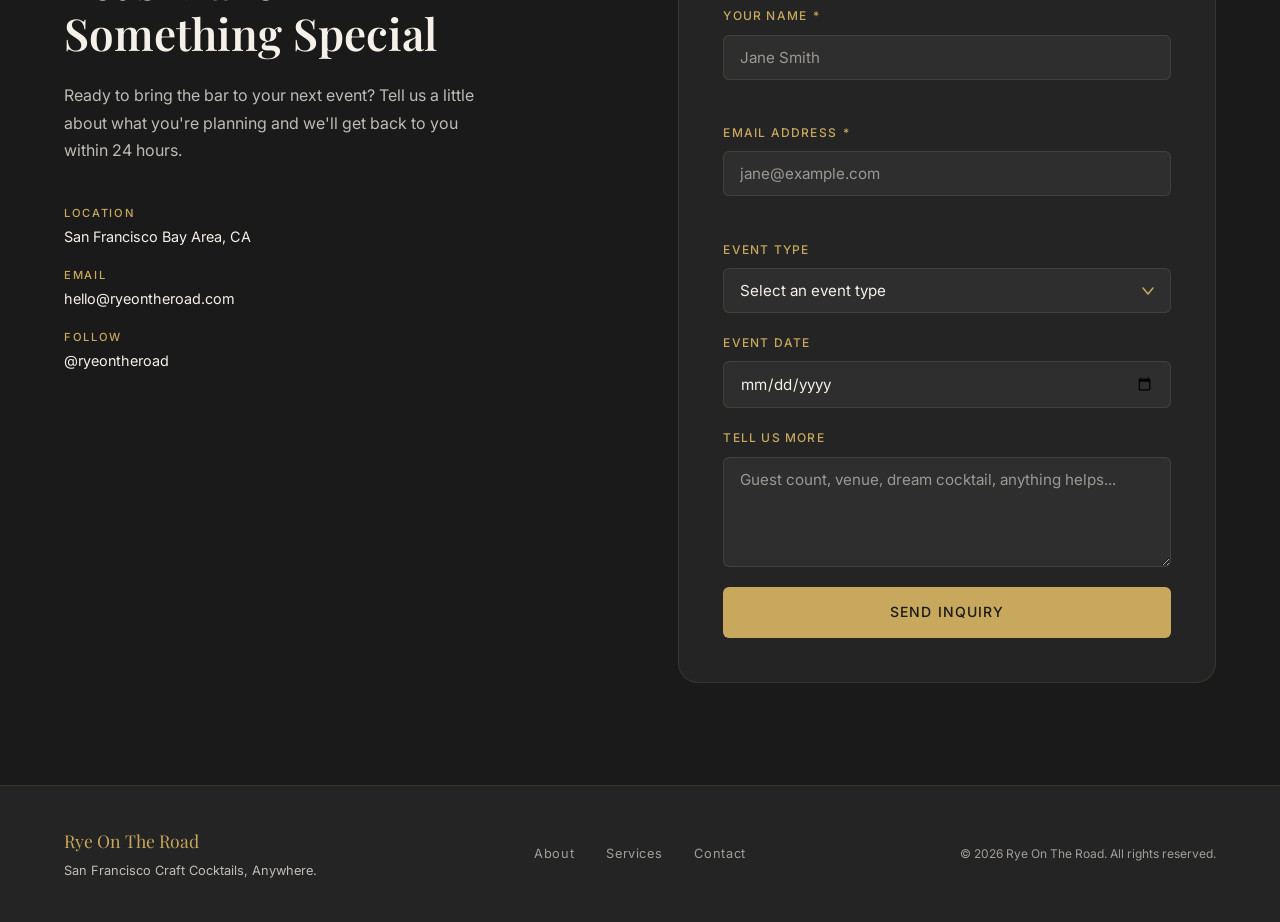
==== commit 87df3c21: "Rewrite About section copy Voice: Bourdain directness, Draper confidence, Ogilvy economy. Lead with " ====
--- a/index.html
+++ b/index.html
@@ -25,9 +25,9 @@
         </button>
         <ul class="nav__links" id="nav-links">
           <li><a href="#about">About</a></li>
-          <li><a href="#services">Services</a></li>
-          <li><a href="#contact">Contact</a></li>
-          <li><a href="#contact" class="btn btn--outline">Book Us</a></li>
+          <li><a href="services.html">Services</a></li>
+          <li><a href="contact.html">Contact</a></li>
+          <li><a href="contact.html" class="btn btn--outline">Book Us</a></li>
         </ul>
       </div>
     </nav>
@@ -44,8 +44,8 @@
         <h1 class="hero__title" id="hero-heading">Rye On<br />The Road</h1>
         <p class="hero__tagline">San Francisco Craft Cocktails, Anywhere.</p>
         <div class="hero__actions">
-          <a href="#services" class="btn btn--gold">Our Services</a>
-          <a href="#contact" class="btn btn--ghost">Get a Quote</a>
+          <a href="services.html" class="btn btn--gold">Our Services</a>
+          <a href="contact.html" class="btn btn--ghost">Get a Quote</a>
         </div>
       </div>
       <div class="hero__scroll-hint" aria-hidden="true">
@@ -73,14 +73,14 @@
         </div>
         <div class="about__content">
           <p class="section__eyebrow" aria-hidden="true">Our Story</p>
-          <h2 class="section__title" id="about-heading">From the Founders of Rye,<br />15 Romolo &amp; The Cordial</h2>
+          <h2 class="section__title" id="about-heading">Twenty Years Behind the Bar.<br />Now We Bring It to You.</h2>
           <p class="about__body">
-            Rye On The Road was founded by Greg Lindgren and Jon Gasparini, the team behind three of San Francisco's most beloved bars. We spent years building neighborhood institutions and learning what makes people feel genuinely taken care of. Then we put it all on wheels.
+            We came up in San Francisco during the years when the city's bar scene had something real to figure out. We spent two decades in it, in the rooms that mattered, learning the craft the hard way. It shows in the work.
           </p>
           <p class="about__body">
-            We serve events of every scale, from intimate gatherings of 50 to public events with over 100,000 guests. Whether it's a wedding in Marin, a corporate activation in SoMa, or a night market at Fort Mason, we show up with the same craft every time. Our commissary is rooted at 140 10th Street in San Francisco, the kitchen behind everything we pour.
+            Today we operate from a commissary and event venue at 140 10th Street, and we take the bar to you. Fort Mason Center, the Presidio, private estates, corporate headquarters, festivals with a hundred thousand people and dinners with fifty. Bay Area and California. The venue changes. The standard doesn't.
           </p>
-          <a href="#contact" class="btn btn--gold">Start Planning</a>
+          <a href="contact.html" class="btn btn--gold">Start Planning</a>
         </div>
       </div>
     </section>
@@ -261,8 +261,8 @@
       </div>
       <nav class="footer__nav" aria-label="Footer navigation">
         <a href="#about">About</a>
-        <a href="#services">Services</a>
-        <a href="#contact">Contact</a>
+        <a href="services.html">Services</a>
+        <a href="contact.html">Contact</a>
       </nav>
       <p class="footer__copy">&copy; 2026 Rye On The Road. All rights reserved.</p>
     </div>
--- a/styles.css
+++ b/styles.css
@@ -832,6 +832,347 @@
   }
 }
 
+/* ── FORM GRID (2-column field pairs within a form) ── */
+.form-grid {
+  display: grid;
+  grid-template-columns: 1fr 1fr;
+  gap: 1.25rem;
+}
+
+.form-textarea--tall {
+  min-height: 150px;
+}
+
+/* ── CONTACT PAGE LAYOUT ── */
+.cp-section {
+  background: var(--dark);
+}
+
+.cp-split {
+  display: grid;
+  grid-template-columns: 3fr 2fr;
+  gap: clamp(3rem, 6vw, 5rem);
+  align-items: start;
+}
+
+.cp-form-wrap {
+  background: var(--dark-2);
+  border: 1px solid rgba(200, 168, 92, 0.12);
+  border-radius: var(--radius-lg);
+  padding: clamp(1.75rem, 4vw, 2.75rem);
+}
+
+.contact-page-form {
+  display: flex;
+  flex-direction: column;
+  gap: 1.25rem;
+}
+
+/* Info sidebar */
+.cp-info__card {
+  background: var(--dark-2);
+  border: 1px solid rgba(200, 168, 92, 0.12);
+  border-radius: var(--radius-lg);
+  padding: clamp(1.75rem, 4vw, 2.5rem);
+  position: sticky;
+  top: calc(80px + 2rem);
+}
+
+.cp-info__heading {
+  font-size: clamp(1.5rem, 3vw, 2rem);
+  color: var(--cream);
+  margin-bottom: 1rem;
+}
+
+.cp-info__body {
+  font-size: 0.9rem;
+  color: var(--text-light);
+  line-height: 1.7;
+  margin-bottom: 2rem;
+}
+
+.cp-info__list {
+  display: flex;
+  flex-direction: column;
+  gap: 1.25rem;
+  margin-bottom: 2rem;
+}
+
+.cp-info__item {
+  display: flex;
+  flex-direction: column;
+  gap: 0.2rem;
+}
+
+.cp-info__label {
+  font-size: 0.7rem;
+  font-weight: 500;
+  letter-spacing: 0.15em;
+  text-transform: uppercase;
+  color: var(--gold);
+}
+
+.cp-info__value {
+  font-size: 0.95rem;
+  color: var(--cream);
+  font-style: normal; /* override <address> default */
+  line-height: 1.6;
+}
+
+.cp-info__link {
+  color: var(--cream);
+  text-decoration: none;
+  transition: color var(--transition);
+}
+.cp-info__link:hover { color: var(--gold); }
+.cp-info__link:focus-visible {
+  outline: 2px solid var(--gold);
+  outline-offset: 3px;
+  border-radius: 2px;
+}
+
+.cp-info__response-note {
+  font-size: 0.8rem;
+  color: var(--text-light);
+  padding-top: 1.5rem;
+  border-top: 1px solid rgba(200, 168, 92, 0.12);
+}
+
+/* ── ACTIVE NAV LINK ── */
+.nav__links a[aria-current="page"]:not(.btn) {
+  color: var(--gold);
+}
+.nav__links a[aria-current="page"]:not(.btn)::after {
+  width: 100%;
+}
+
+/* ── PAGE HERO (inner pages) ── */
+.page-hero {
+  position: relative;
+  padding-top: calc(80px + clamp(3rem, 6vw, 5rem));
+  padding-bottom: clamp(3rem, 6vw, 5rem);
+  overflow: hidden;
+}
+
+.page-hero__bg {
+  position: absolute;
+  inset: 0;
+  background:
+    radial-gradient(ellipse 60% 80% at 80% 40%, rgba(200, 168, 92, 0.06) 0%, transparent 70%),
+    var(--dark);
+}
+
+.page-hero__bg::after {
+  content: '';
+  position: absolute;
+  inset: 0;
+  background-image: url("data:image/svg+xml,%3Csvg viewBox='0 0 256 256' xmlns='http://www.w3.org/2000/svg'%3E%3Cfilter id='noise'%3E%3CfeTurbulence type='fractalNoise' baseFrequency='0.9' numOctaves='4' stitchTiles='stitch'/%3E%3C/filter%3E%3Crect width='100%25' height='100%25' filter='url(%23noise)' opacity='0.035'/%3E%3C/svg%3E");
+  background-size: 256px;
+  opacity: 0.4;
+  pointer-events: none;
+}
+
+.page-hero__inner {
+  position: relative;
+  z-index: 1;
+}
+
+.page-hero__title {
+  font-family: var(--font-serif);
+  font-size: clamp(2.25rem, 5vw, 3.75rem);
+  font-weight: 700;
+  line-height: 1.1;
+  color: var(--cream);
+  margin-bottom: 1.25rem;
+  letter-spacing: -0.01em;
+}
+
+.page-hero__tagline {
+  font-size: clamp(0.95rem, 2vw, 1.1rem);
+  font-weight: 300;
+  color: var(--text-light);
+  max-width: 52ch;
+  line-height: 1.7;
+}
+
+/* ── SERVICE TIERS ── */
+.tier {
+  background: var(--dark);
+}
+
+.tier--premium {
+  background: var(--dark-2);
+}
+
+.tier__split {
+  align-items: start;
+  gap: clamp(3rem, 6vw, 5rem);
+}
+
+/* On desktop: flip the features column to the left */
+.tier__split--reverse .tier__features-wrap {
+  order: -1;
+}
+
+.tier__body {
+  color: var(--text-light);
+  margin-bottom: 1.25rem;
+  max-width: 50ch;
+}
+
+.tier__body:last-of-type {
+  margin-bottom: 2rem;
+}
+
+.tier__features-wrap {
+  display: flex;
+  flex-direction: column;
+  gap: 1.25rem;
+}
+
+.tier__features-card {
+  background: var(--dark-2);
+  border: 1px solid rgba(200, 168, 92, 0.15);
+  border-radius: var(--radius-md);
+  padding: 2rem;
+}
+
+.tier--premium .tier__features-card {
+  background: var(--dark-3);
+}
+
+.tier__features-card--gold {
+  background: var(--gold);
+  border-color: var(--gold);
+}
+
+.tier__features-title {
+  font-family: var(--font-sans);
+  font-size: 0.7rem;
+  font-weight: 500;
+  letter-spacing: 0.15em;
+  text-transform: uppercase;
+  color: var(--gold);
+  margin-bottom: 1.25rem;
+}
+
+.tier__features-card--gold .tier__features-title {
+  color: var(--dark);
+}
+
+.tier__features {
+  display: flex;
+  flex-direction: column;
+  gap: 0.9rem;
+}
+
+.tier__features li {
+  display: flex;
+  align-items: center;
+  gap: 0.75rem;
+  font-size: 0.9rem;
+  color: var(--cream);
+  line-height: 1.4;
+}
+
+.tier__features--dark li {
+  /* Fully opaque dark on gold: 7.5:1 contrast ✓ */
+  color: var(--dark);
+}
+
+.tier__feature-check {
+  width: 20px;
+  height: 20px;
+  flex-shrink: 0;
+}
+
+.tier__best-for {
+  font-size: 0.875rem;
+  color: var(--text-light);
+  line-height: 1.6;
+}
+
+.tier__best-for-label {
+  display: block;
+  font-size: 0.7rem;
+  font-weight: 500;
+  letter-spacing: 0.15em;
+  text-transform: uppercase;
+  color: var(--gold);
+  margin-bottom: 0.3rem;
+}
+
+/* ── EVENTS GRID ── */
+.events {
+  background: var(--dark);
+}
+
+.events__grid {
+  display: grid;
+  grid-template-columns: repeat(2, 1fr);
+  gap: 1.25rem;
+}
+
+.event-card {
+  background: var(--dark-2);
+  border: 1px solid rgba(200, 168, 92, 0.1);
+  border-radius: var(--radius-md);
+  padding: 2rem 1.75rem;
+  display: flex;
+  flex-direction: column;
+  transition: var(--transition);
+}
+
+.event-card:hover {
+  border-color: rgba(200, 168, 92, 0.35);
+  transform: translateY(-4px);
+  box-shadow: 0 16px 40px rgba(0,0,0,0.3);
+}
+
+.event-card__icon {
+  width: 48px;
+  height: 48px;
+  margin-bottom: 1.25rem;
+}
+
+.event-card__title {
+  font-family: var(--font-serif);
+  font-size: 1.25rem;
+  margin-bottom: 0.65rem;
+  color: var(--cream);
+}
+
+.event-card__desc {
+  font-size: 0.9rem;
+  line-height: 1.65;
+  color: var(--text-light);
+  margin-bottom: 1.5rem;
+  flex: 1;
+}
+
+.event-card__link {
+  display: inline-flex;
+  align-items: center;
+  gap: 0.4rem;
+  font-size: 0.8rem;
+  font-weight: 500;
+  letter-spacing: 0.08em;
+  text-transform: uppercase;
+  color: var(--gold);
+  transition: gap var(--transition);
+  align-self: flex-start;
+}
+
+.event-card__link:hover {
+  gap: 0.7rem;
+}
+
+.event-card__link:focus-visible {
+  outline: 2px solid var(--gold);
+  outline-offset: 4px;
+  border-radius: 2px;
+}
+
 /* ── RESPONSIVE ── */
 @media (max-width: 900px) {
   .services__grid {
@@ -867,6 +1208,24 @@
 
   .contact__split {
     gap: 3rem;
+  }
+
+  /* Contact page: stack form above info */
+  .cp-split {
+    grid-template-columns: 1fr;
+  }
+
+  .cp-info__card {
+    position: static;
+  }
+
+  /* Reset reversed tier column so content leads on mobile */
+  .tier__split--reverse .tier__features-wrap {
+    order: 0;
+  }
+
+  .events__grid {
+    grid-template-columns: 1fr;
   }
 }
 
@@ -926,6 +1285,10 @@
     transform: translateY(-6.5px) rotate(-45deg);
   }
 
+  .form-grid {
+    grid-template-columns: 1fr;
+  }
+
   .hero__title {
     font-size: clamp(3rem, 16vw, 4.5rem);
   }
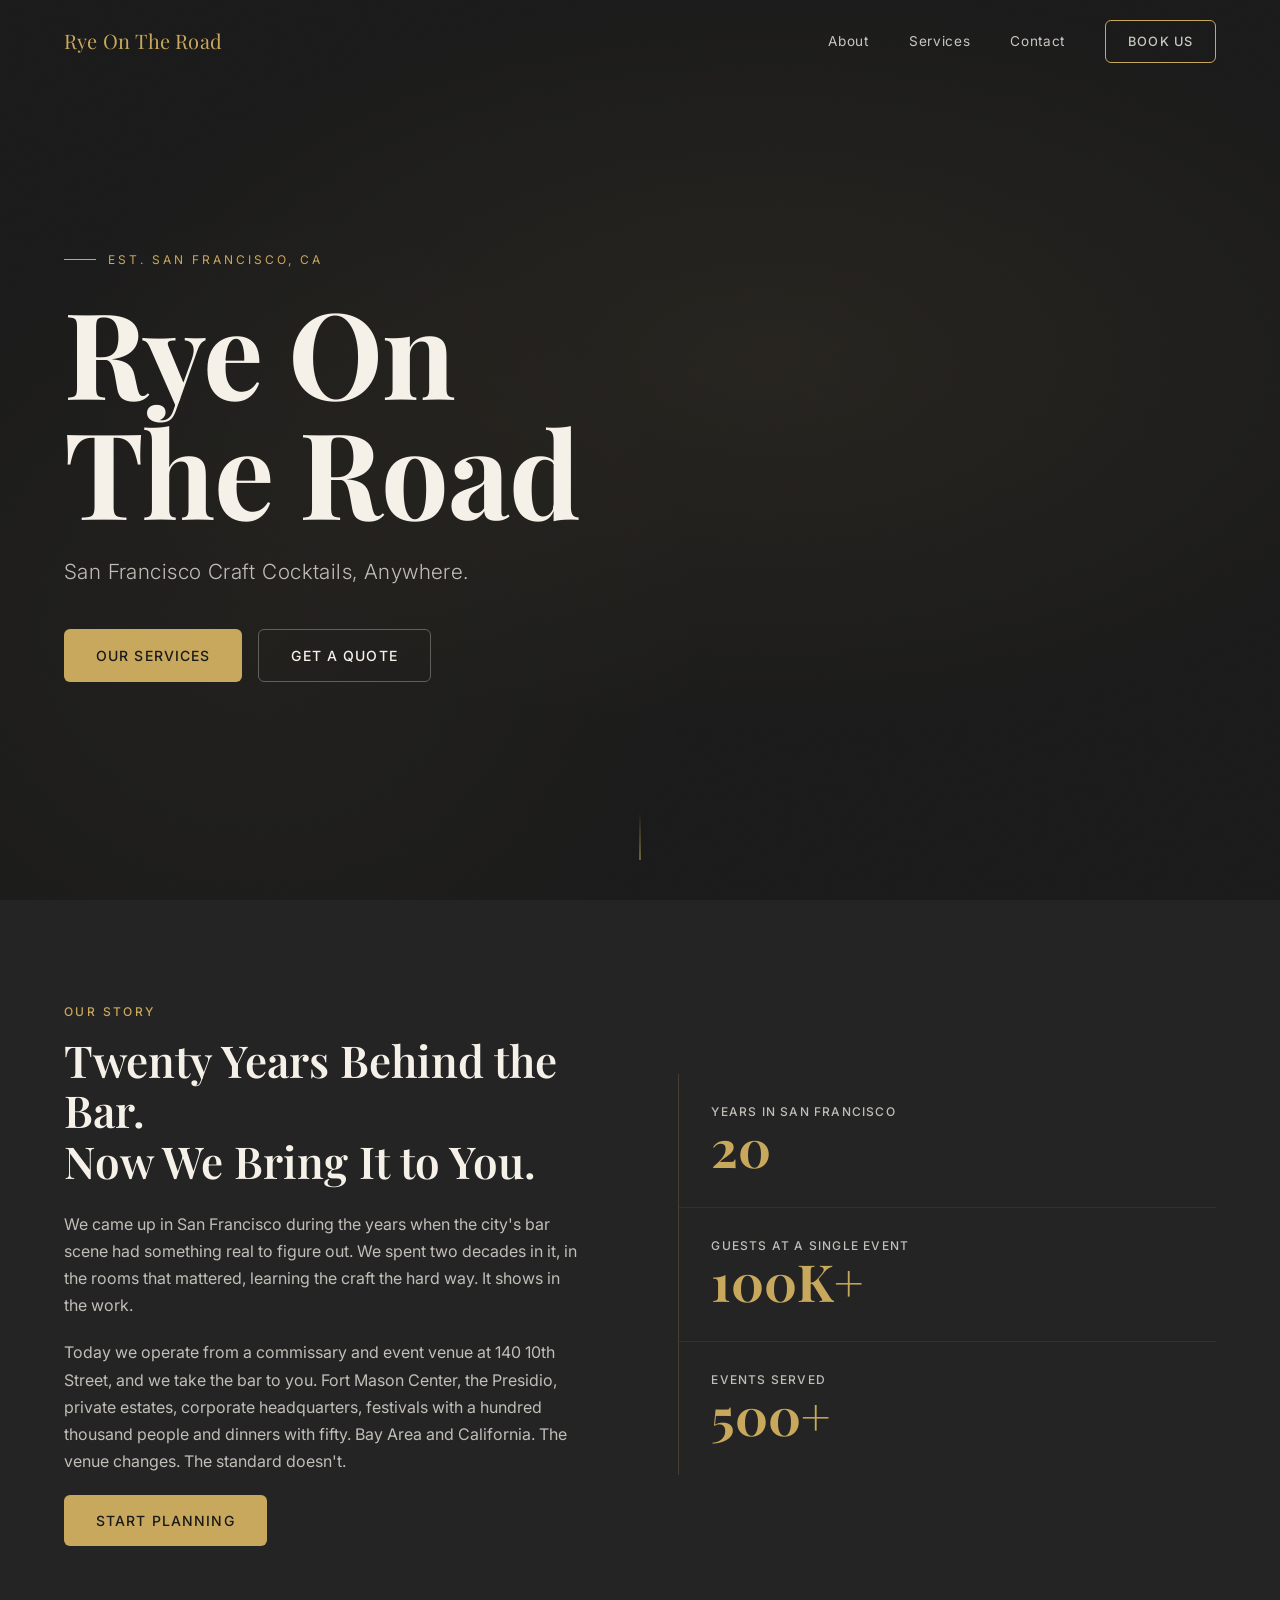
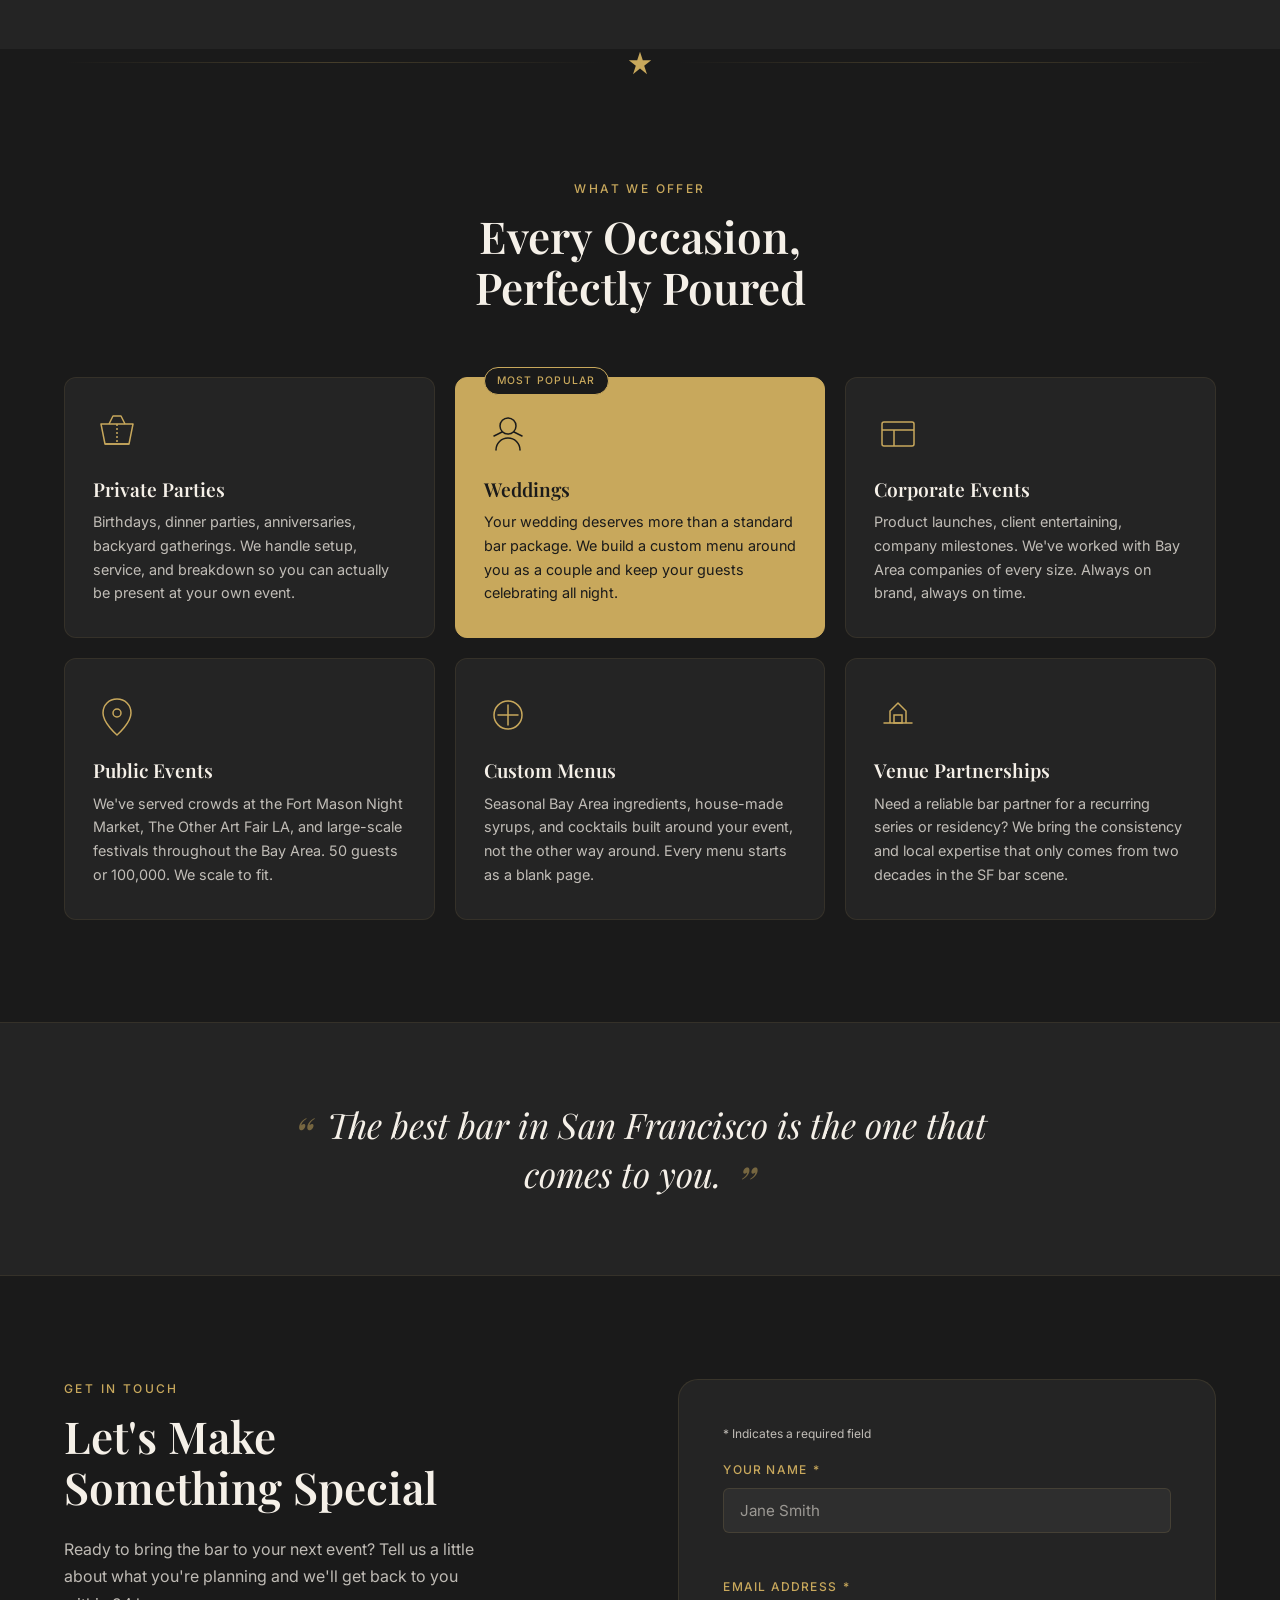
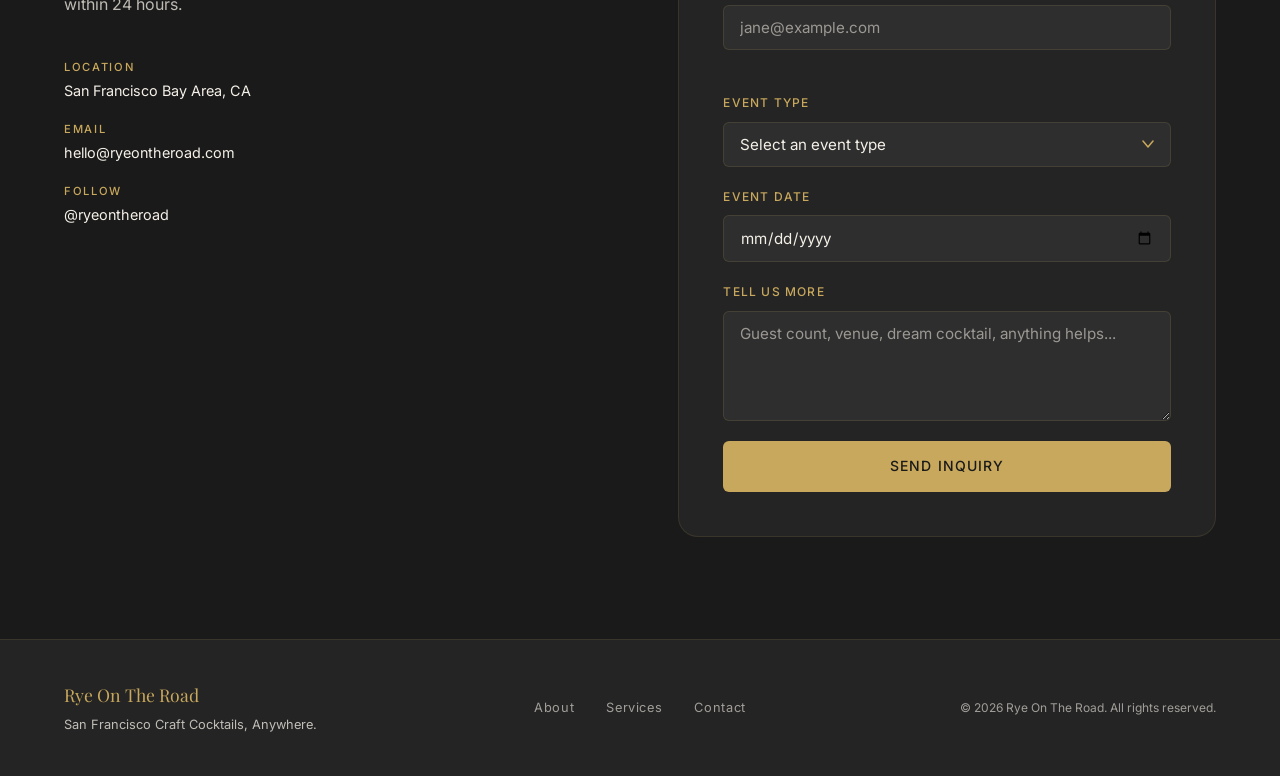
==== commit 2e3e04dc: "Remove About image placeholder, add stat strip Replace split layout (copy + image frame) with a two-" ====
--- a/index.html
+++ b/index.html
@@ -55,22 +55,7 @@
 
     <!-- ABOUT -->
     <section class="about section" id="about" aria-labelledby="about-heading">
-      <div class="container container--split">
-        <div class="about__visual">
-          <div class="about__img-frame">
-            <!--
-              When a real photo is added, replace this placeholder with:
-              <img src="assets/images/photo.jpg" alt="Describe the image here" />
-            -->
-            <div class="img-placeholder" aria-hidden="true">
-              <span>Photo Coming Soon</span>
-            </div>
-          </div>
-          <div class="about__accent-card" aria-hidden="true">
-            <p class="about__accent-stat">100K+</p>
-            <p class="about__accent-label">Guests at a Single Event</p>
-          </div>
-        </div>
+      <div class="container about__container">
         <div class="about__content">
           <p class="section__eyebrow" aria-hidden="true">Our Story</p>
           <h2 class="section__title" id="about-heading">Twenty Years Behind the Bar.<br />Now We Bring It to You.</h2>
@@ -82,6 +67,20 @@
           </p>
           <a href="contact.html" class="btn btn--gold">Start Planning</a>
         </div>
+        <dl class="about__stats" aria-label="By the numbers">
+          <div class="about__stat">
+            <dt class="about__stat-label">Years in San Francisco</dt>
+            <dd class="about__stat-num">20</dd>
+          </div>
+          <div class="about__stat">
+            <dt class="about__stat-label">Guests at a single event</dt>
+            <dd class="about__stat-num">100K+</dd>
+          </div>
+          <div class="about__stat">
+            <dt class="about__stat-label">Events served</dt>
+            <dd class="about__stat-num">500+</dd>
+          </div>
+        </dl>
       </div>
     </section>
 
--- a/styles.css
+++ b/styles.css
@@ -409,65 +409,51 @@
   background: var(--dark-2);
 }
 
-.about__visual {
-  position: relative;
-}
-
-.about__img-frame {
-  border-radius: var(--radius-lg);
-  overflow: hidden;
-  aspect-ratio: 4 / 5;
-  border: 1px solid rgba(200, 168, 92, 0.15);
-}
-
-.img-placeholder {
-  width: 100%;
-  height: 100%;
-  background: linear-gradient(145deg, var(--dark-3) 0%, #1e1c18 100%);
-  display: flex;
+.about__container {
+  display: grid;
+  grid-template-columns: 1fr 1fr;
+  gap: clamp(3rem, 6vw, 6rem);
   align-items: center;
-  justify-content: center;
-  color: rgba(200, 168, 92, 0.3);
-  font-size: 0.8rem;
-  letter-spacing: 0.1em;
-  text-transform: uppercase;
-}
-
-.about__accent-card {
-  position: absolute;
-  bottom: -1.5rem;
-  right: -1.5rem;
-  background: var(--gold);
-  color: var(--dark);
-  padding: 1.25rem 1.75rem;
-  border-radius: var(--radius-md);
-  text-align: center;
-  box-shadow: 0 16px 40px rgba(0,0,0,0.4);
-}
-
-.about__accent-stat {
-  font-family: var(--font-serif);
-  font-size: 2.5rem;
-  font-weight: 700;
-  line-height: 1;
-  /* Fully opaque dark on gold: contrast 7.5:1 ✓ */
-  color: var(--dark);
-}
-
-.about__accent-label {
-  font-size: 0.75rem;
-  font-weight: 500;
-  letter-spacing: 0.08em;
-  text-transform: uppercase;
-  margin-top: 0.25rem;
-  /* Use explicit dark color instead of opacity to maintain contrast on gold ✓ */
-  color: rgba(26, 26, 26, 0.85);
 }
 
 .about__body {
   color: var(--text-light);
   margin-bottom: 1.25rem;
-  max-width: 50ch;
+  max-width: 52ch;
+}
+
+/* Stats strip */
+.about__stats {
+  display: flex;
+  flex-direction: column;
+  gap: 0;
+  border-left: 1px solid rgba(200, 168, 92, 0.2);
+}
+
+.about__stat {
+  padding: 1.75rem 2rem;
+  border-bottom: 1px solid rgba(200, 168, 92, 0.1);
+}
+
+.about__stat:last-child {
+  border-bottom: none;
+}
+
+.about__stat-num {
+  font-family: var(--font-serif);
+  font-size: clamp(2.5rem, 4vw, 3.5rem);
+  font-weight: 700;
+  color: var(--gold);
+  line-height: 1;
+  margin-bottom: 0.35rem;
+}
+
+.about__stat-label {
+  font-size: 0.75rem;
+  font-weight: 500;
+  letter-spacing: 0.1em;
+  text-transform: uppercase;
+  color: var(--text-light);
 }
 
 /* ── DIVIDER ── */
@@ -1183,14 +1169,27 @@
     grid-template-columns: 1fr;
   }
 
-  .about__visual {
-    max-width: 420px;
-    margin-inline: auto;
-    padding-bottom: 2rem;
-  }
-
-  .about__accent-card {
-    right: 1rem;
+  .about__container {
+    grid-template-columns: 1fr;
+  }
+
+  .about__stats {
+    border-left: none;
+    border-top: 1px solid rgba(200, 168, 92, 0.2);
+    flex-direction: row;
+    flex-wrap: wrap;
+  }
+
+  .about__stat {
+    flex: 1;
+    min-width: 140px;
+    border-bottom: none;
+    border-right: 1px solid rgba(200, 168, 92, 0.1);
+    padding: 1.5rem;
+  }
+
+  .about__stat:last-child {
+    border-right: none;
   }
 
   .footer__inner {
